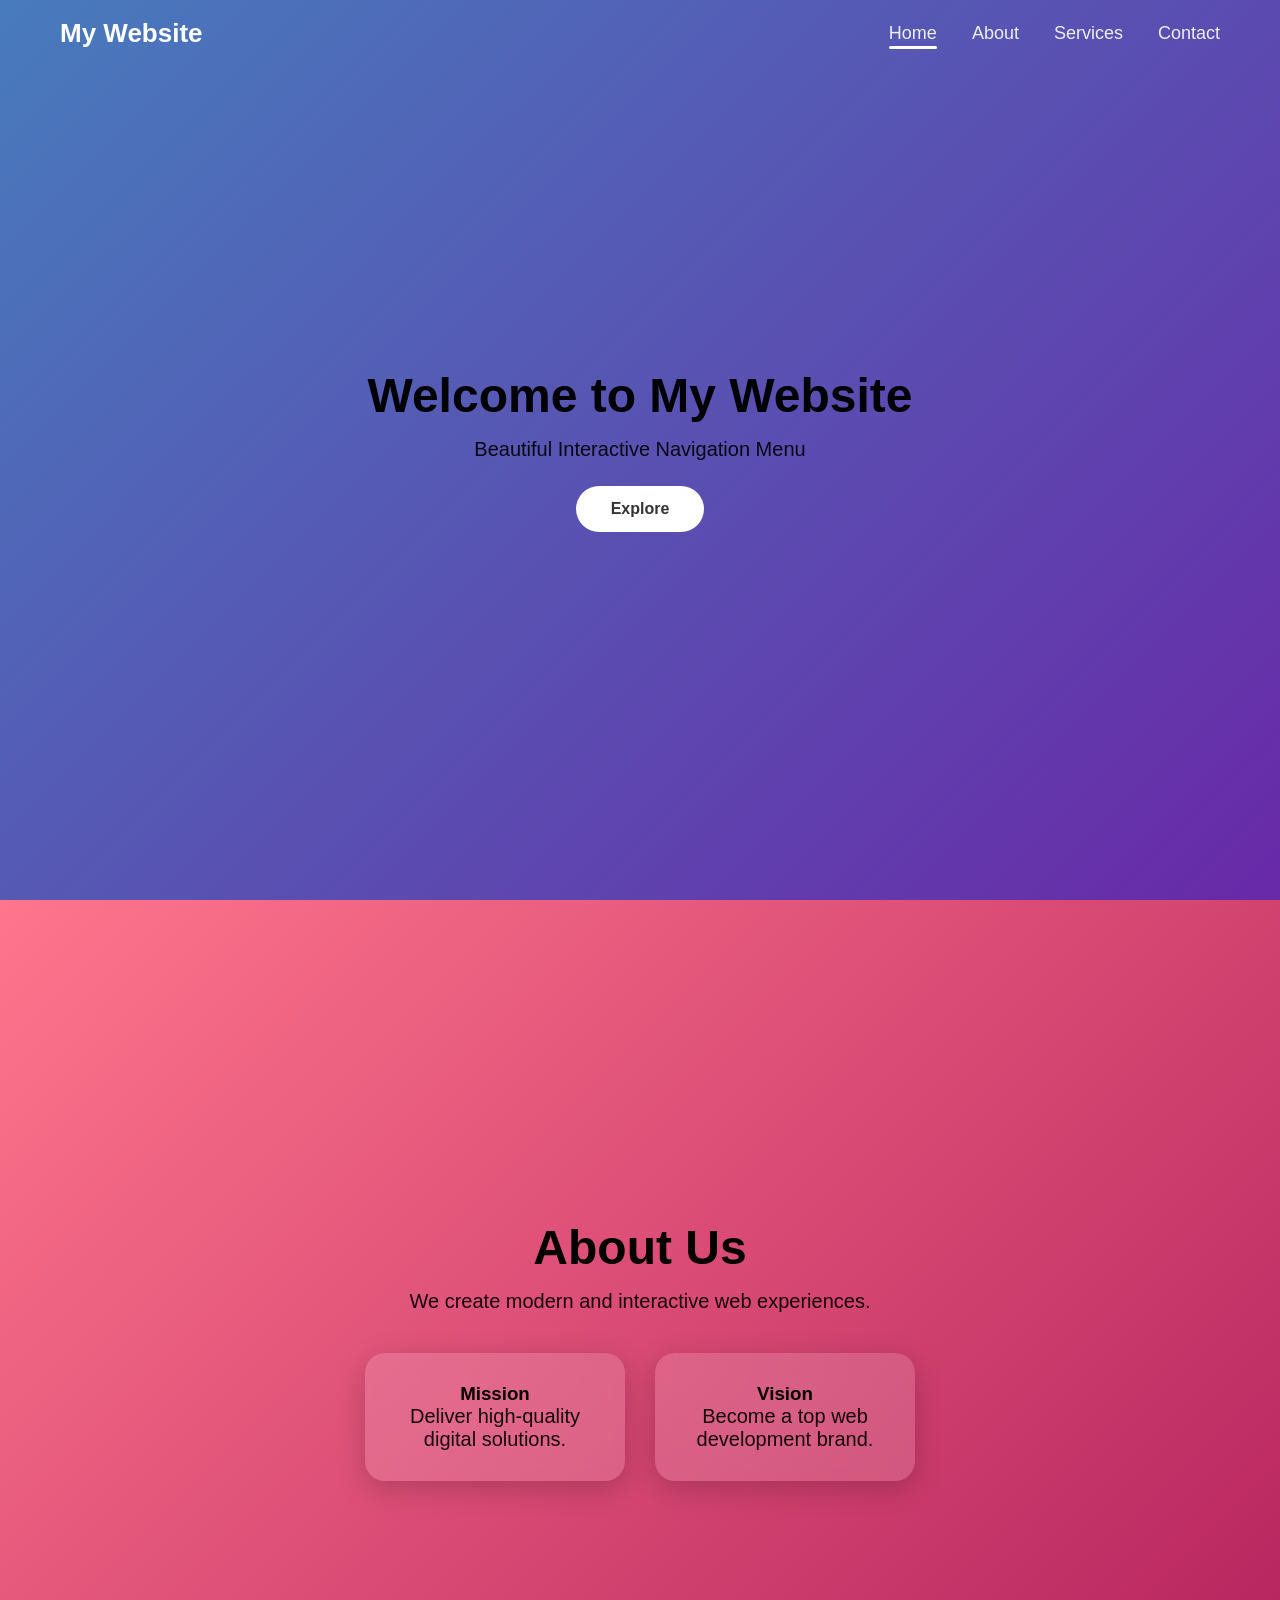
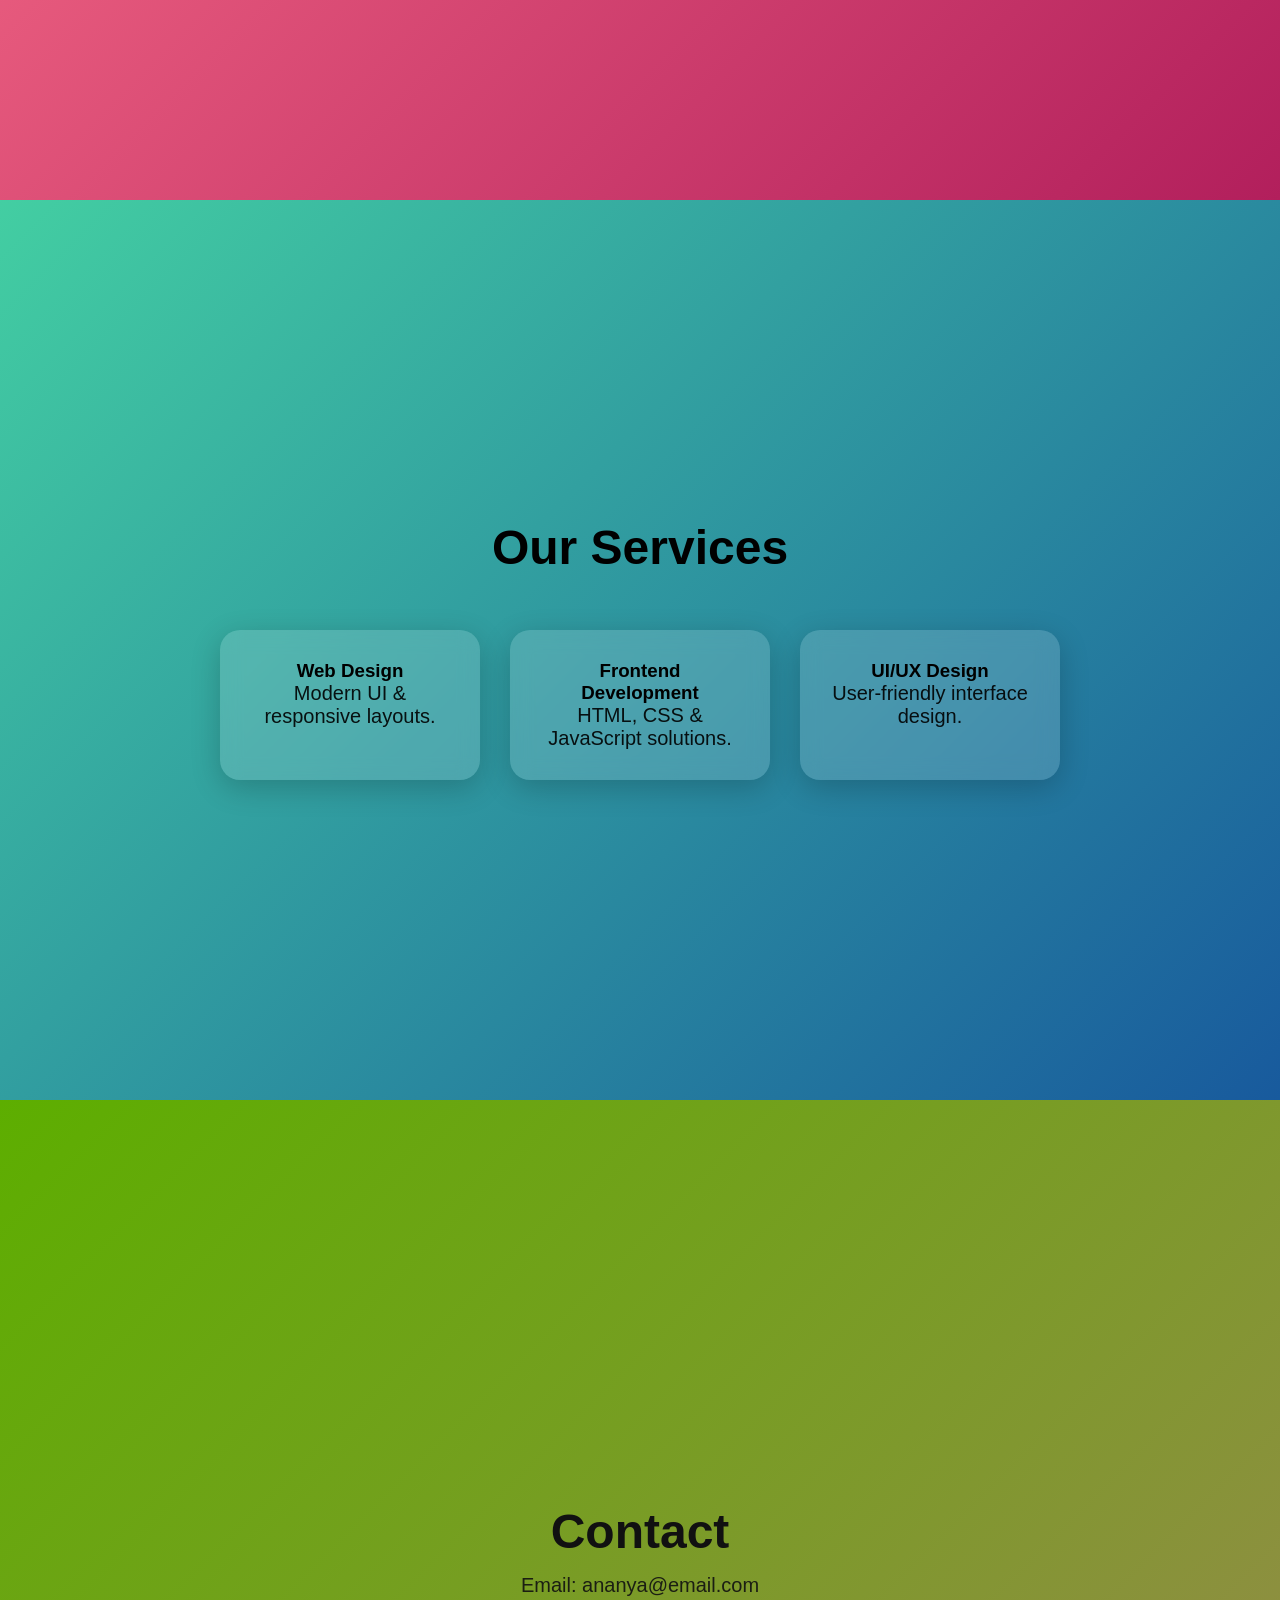
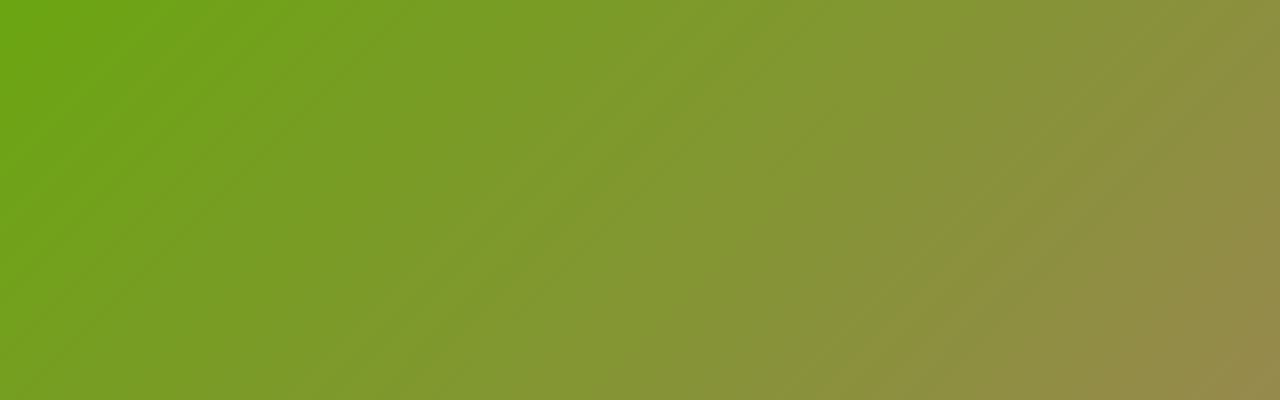
==== index.html @ 9071d318 "Add files via upload Add landing page files (HTML, CSS, JS)" ====
<!DOCTYPE html>
<html lang="en">
<head>
    <meta charset="UTF-8">
    <title>Attractive Landing Page</title>
    <meta name="viewport" content="width=device-width, initial-scale=1.0">
    <link rel="stylesheet" href="style.css">
</head>
<body>

<!-- NAVBAR -->
<nav id="navbar">
    <div class="logo">My Website</div>

    <ul class="nav-links">
        <li><a href="#home" class="active">Home</a></li>
        <li><a href="#about">About</a></li>
        <li><a href="#services">Services</a></li>
        <li><a href="#contact">Contact</a></li>
    </ul>

    <div class="menu-toggle" id="menu-toggle">☰</div>
</nav>

<!-- HOME -->
<section id="home" class="section home-bg">
    <h1>Welcome to My Website</h1>
    <p>Beautiful Interactive Navigation Menu</p>
    <button class="btn">Explore</button>
</section>

<!-- ABOUT -->
<section id="about" class="section about-bg">
    <h1>About Us</h1>
    <p>We create modern and interactive web experiences.</p>

    <div class="cards">
        <div class="card">
            <h3>Mission</h3>
            <p>Deliver high-quality digital solutions.</p>
        </div>

        <div class="card">
            <h3>Vision</h3>
            <p>Become a top web development brand.</p>
        </div>
    </div>
</section>

<!-- SERVICES -->
<section id="services" class="section services-bg">
    <h1>Our Services</h1>

    <div class="services">
        <div class="service-box">
            <h3>Web Design</h3>
            <p>Modern UI & responsive layouts.</p>
        </div>

        <div class="service-box">
            <h3>Frontend Development</h3>
            <p>HTML, CSS & JavaScript solutions.</p>
        </div>

        <div class="service-box">
            <h3>UI/UX Design</h3>
            <p>User-friendly interface design.</p>
        </div>
    </div>
</section>

<!-- CONTACT -->
<section id="contact" class="section contact-bg">
    <h1>Contact</h1>
    <p>Email: ananya@email.com</p>
</section>

<script src="script.js"></script>
</body>
</html>
---- style.css ----
/* RESET */
*{
    margin:0;
    padding:0;
    box-sizing:border-box;
    font-family: 'Segoe UI', sans-serif;
    scroll-behavior:smooth;
}

/* DIFFERENT BACKGROUND FOR EACH PAGE */
.home-bg{
    background:linear-gradient(135deg,#487bbd,#6929a8);
}

.about-bg{
    background:linear-gradient(135deg,#ff758c,#b21f5c);
}

.services-bg{
    background:linear-gradient(135deg,#43cea2,#185a9d);
}

.contact-bg{
    background:linear-gradient(135deg,#5dae00,#97894d);
    color:#111;
}

/* NAVBAR */
nav{
    position:fixed;
    top:0;
    width:100%;
    padding:18px 60px;
    display:flex;
    justify-content:space-between;
    align-items:center;
    transition:0.4s ease;
    z-index:1000;
    background:transparent;
}

/* Attractive navbar on scroll */
nav.scrolled{
    background:linear-gradient(90deg,#141e30,#243b55);
    box-shadow:0 6px 25px rgba(0,0,0,0.4);
}

.logo{
    font-size:26px;
    font-weight:bold;
    color:white;
}

/* NAV LINKS */
.nav-links{
    list-style:none;
    display:flex;
}

.nav-links li{
    margin-left:35px;
}

.nav-links a{
    text-decoration:none;
    color:#eee;
    font-size:18px;
    font-weight:500;
    position:relative;
    transition:0.3s;
}

/* Hover glow effect */
.nav-links a:hover{
    color:#ffffff;
    transform:translateY(-2px);
}

/* Animated underline */
.nav-links a::after{
    content:"";
    position:absolute;
    width:0;
    height:3px;
    background:#ffffff;
    left:0;
    bottom:-6px;
    border-radius:10px;
    transition:0.4s;
}

.nav-links a:hover::after,
.nav-links a.active::after{
    width:100%;
}

/* SECTIONS */
.section{
    min-height:100vh;
    padding:120px 60px;
    display:flex;
    flex-direction:column;
    justify-content:center;
    align-items:center;
    text-align:center;
}

.section h1{
    font-size:48px;
    margin-bottom:15px;
}

.section p{
    font-size:20px;
    opacity:0.9;
}

/* BUTTON */
.btn{
    margin-top:25px;
    padding:14px 35px;
    border:none;
    border-radius:50px;
    background:white;
    color:#333;
    font-size:16px;
    font-weight:bold;
    cursor:pointer;
    transition:0.3s;
}

.btn:hover{
    transform:scale(1.1);
    box-shadow:0 10px 25px rgba(0,0,0,0.3);
}

/* GLASS CARDS */
.cards, .services{
    display:flex;
    gap:30px;
    margin-top:40px;
    flex-wrap:wrap;
    justify-content:center;
}

.card, .service-box{
    background:rgba(255,255,255,0.15);
    backdrop-filter:blur(10px);
    padding:30px;
    border-radius:20px;
    width:260px;
    transition:0.4s;
    box-shadow:0 8px 30px rgba(0,0,0,0.2);
}

.card:hover, .service-box:hover{
    transform:translateY(-12px) scale(1.05);
    background:rgba(255,255,255,0.25);
}

/* MOBILE MENU */
.menu-toggle{
    display:none;
    font-size:28px;
    color:white;
    cursor:pointer;
}

@media(max-width:768px){

    nav{
        padding:15px 20px;
    }

    .nav-links{
        position:absolute;
        top:70px;
        right:0;
        background:#111;
        width:200px;
        flex-direction:column;
        display:none;
        text-align:center;
        padding:20px 0;
        border-radius:10px 0 0 10px;
    }

    .nav-links.active{
        display:flex;
    }

    .nav-links li{
        margin:15px 0;
    }

    .menu-toggle{
        display:block;
    }

    .section h1{
        font-size:32px;
    }
}
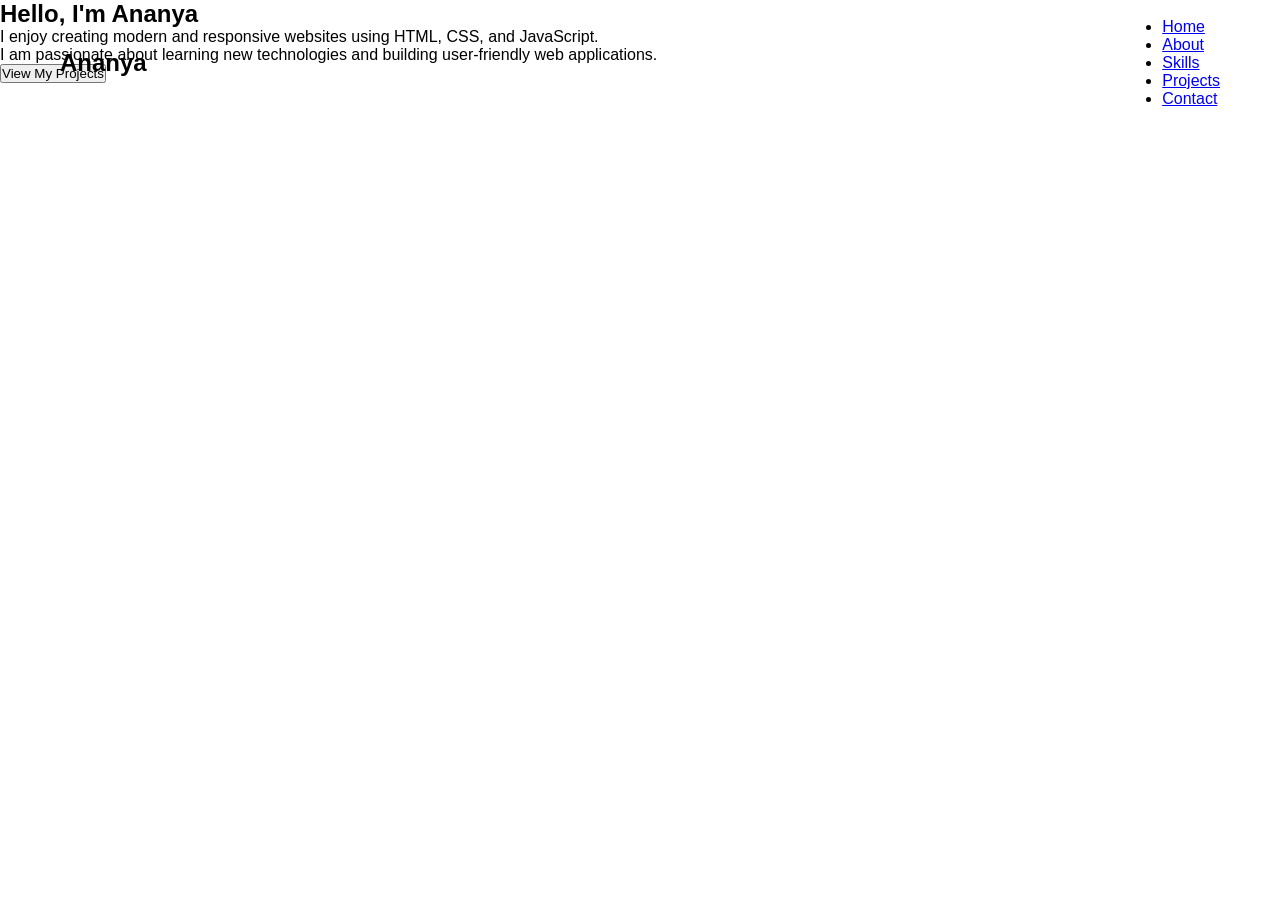
==== commit 4a4b3426: "Add files via upload" ====
--- a/index.html
+++ b/index.html
@@ -1,80 +1,40 @@
 <!DOCTYPE html>
-<html lang="en">
+<html>
 <head>
-    <meta charset="UTF-8">
-    <title>Attractive Landing Page</title>
-    <meta name="viewport" content="width=device-width, initial-scale=1.0">
-    <link rel="stylesheet" href="style.css">
+<title>Ananya Portfolio</title>
+<link rel="stylesheet" href="style.css">
 </head>
+
 <body>
 
-<!-- NAVBAR -->
-<nav id="navbar">
-    <div class="logo">My Website</div>
+<nav>
+<h2>Ananya</h2>
 
-    <ul class="nav-links">
-        <li><a href="#home" class="active">Home</a></li>
-        <li><a href="#about">About</a></li>
-        <li><a href="#services">Services</a></li>
-        <li><a href="#contact">Contact</a></li>
-    </ul>
+<ul>
+<li><a href="index.html">Home</a></li>
+<li><a href="about.html">About</a></li>
+<li><a href="skills.html">Skills</a></li>
+<li><a href="projects.html">Projects</a></li>
+<li><a href="contact.html">Contact</a></li>
+</ul>
 
-    <div class="menu-toggle" id="menu-toggle">☰</div>
 </nav>
 
-<!-- HOME -->
-<section id="home" class="section home-bg">
-    <h1>Welcome to My Website</h1>
-    <p>Beautiful Interactive Navigation Menu</p>
-    <button class="btn">Explore</button>
-</section>
+<section class="home">
 
-<!-- ABOUT -->
-<section id="about" class="section about-bg">
-    <h1>About Us</h1>
-    <p>We create modern and interactive web experiences.</p>
+<h1>Hello, I'm Ananya</h1>
 
-    <div class="cards">
-        <div class="card">
-            <h3>Mission</h3>
-            <p>Deliver high-quality digital solutions.</p>
-        </div>
+<p>I enjoy creating modern and responsive websites using HTML, CSS, and JavaScript. </p>
 
-        <div class="card">
-            <h3>Vision</h3>
-            <p>Become a top web development brand.</p>
-        </div>
-    </div>
-</section>
+<p>I am passionate about learning new technologies and building user-friendly web applications.</p>
 
-<!-- SERVICES -->
-<section id="services" class="section services-bg">
-    <h1>Our Services</h1>
+<a href="projects.html">
+<button>View My Projects</button>
+</a>
 
-    <div class="services">
-        <div class="service-box">
-            <h3>Web Design</h3>
-            <p>Modern UI & responsive layouts.</p>
-        </div>
-
-        <div class="service-box">
-            <h3>Frontend Development</h3>
-            <p>HTML, CSS & JavaScript solutions.</p>
-        </div>
-
-        <div class="service-box">
-            <h3>UI/UX Design</h3>
-            <p>User-friendly interface design.</p>
-        </div>
-    </div>
-</section>
-
-<!-- CONTACT -->
-<section id="contact" class="section contact-bg">
-    <h1>Contact</h1>
-    <p>Email: ananya@email.com</p>
 </section>
 
 <script src="script.js"></script>
+
 </body>
 </html>
